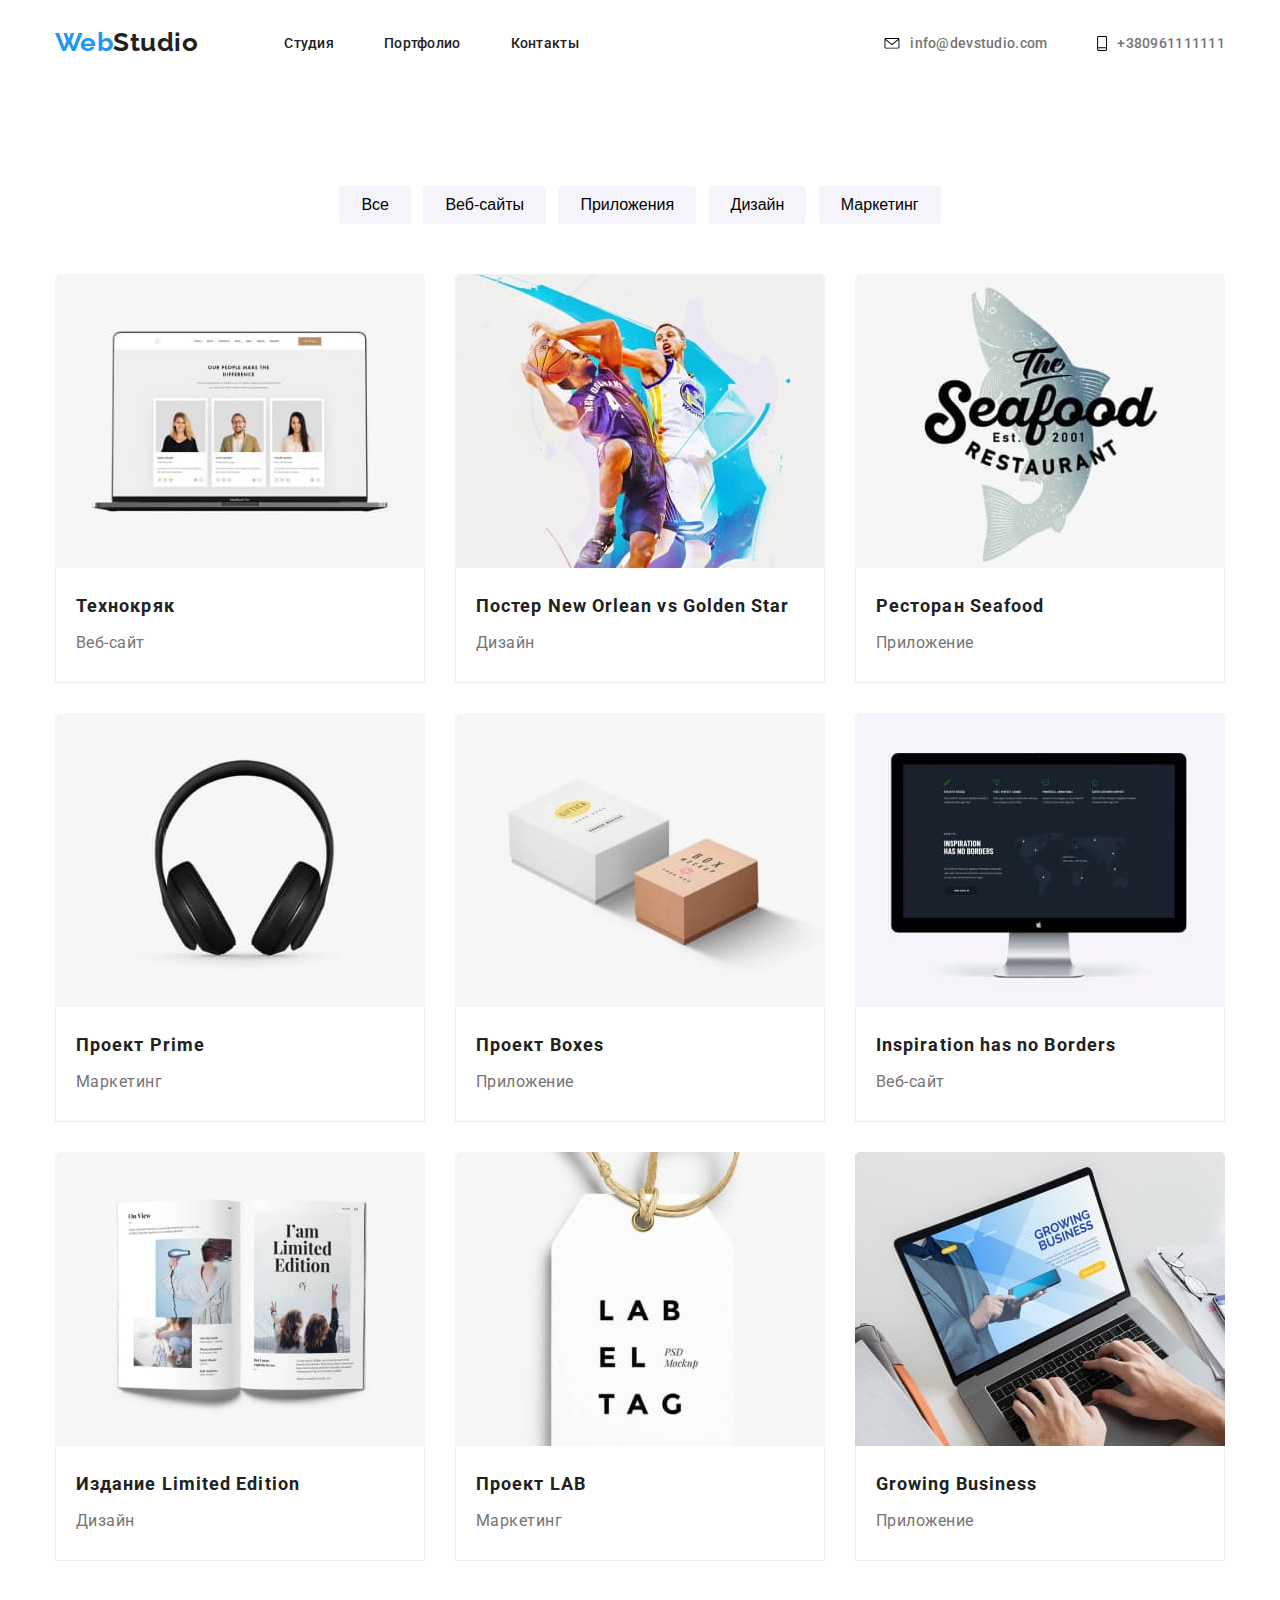
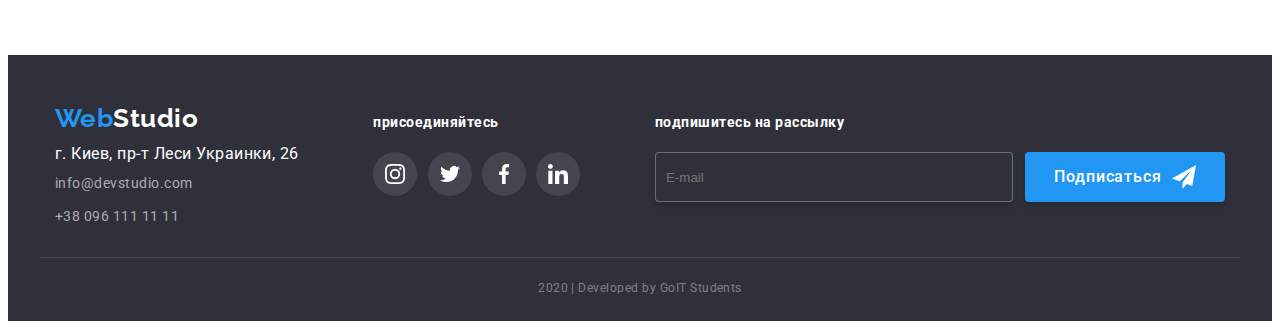
==== html/portfolio.html @ ea8f9073 "ДЗ 5" ====
<!DOCTYPE html>
<html lang="ru">

<head>
    <meta charset="UTF-8" />
    <meta name="viewport" content="width=device-width, initial-scale=1.0" />
    <title>Web Studio</title>
    <link href="https://fonts.googleapis.com/css?family=Raleway:700|Roboto:400,500,700&display=swap&subset=cyrillic" rel="stylesheet" />
    <link rel="stylesheet" href="../css/styles.css" />
</head>

<body class="body">
    <!-- Шапка сайта-->
    <header class="page-header">
        <div class="container-header">
            <a href="../index.html" class="logo">
                <span class="logo-title">Web</span>Studio</a>
            <nav class="first-nav">
                <ul class="site-nav">
                    <li class="item">
                        <a href="#" class="link">Студия</a>
                    </li>
                    <li class="item">
                        <a href="./html/portfolio.html" class="link">Портфолио</a>
                    </li>
                    <li class="item">
                        <a href="#" class="link">Контакты</a>
                    </li>
                </ul>
            </nav>
            <ul class="auth-nav list">
                <li class="item">
                    <a href="mailto:info@devstudio.com" class="connection">
                        <svg class="item-mail"><use href="../images/sprite.svg#icon_hero"></use></svg> info@devstudio.com
                    </a>
                </li>
                <li class="item">
                    <a href="tel:+380961111111" class="connection"><svg class="item-phone"><use href="../images/sprite.svg#smartphone_hero"></use></svg>
              +380961111111
            </a>
                </li>
            </ul>
        </div>
    </header>
    <main>
        <!-- Наши работы -->
        <section class="work_examples">
            <div class="container-button">
                <h1 class="visually-hidden">Наши работы</h1>
                <div class="button_portfolio">
                    <button type="button" class="primary">Все</button>
                    <button type="button" class="primary">Веб-сайты</button>
                    <button type="button" class="primary">Приложения</button>
                    <button type="button" class="primary">Дизайн</button>
                    <button type="button" class="primary">Маркетинг</button>
                </div>
            </div>
        </section>
        <section class="our_work">
            <div class="list_of_works">
                <ul class="portfolio_cards">
                    <li class="portfolio_item">
                        <a href="#" class="list-link">
                            <div class="portfolio_work">
                                <img src="../images/Tehnokrjack.jpg" alt="Технокряк" width="370" height="294" />
                                <p class="card-text">
                                    Технокряк это современная площадка распространения коронавируса. Компании используют эту платформу для цифрового шпионажа и атак на защищённые сервера конкурентов.
                                </p>
                            </div>
                            <div class="name_of_projects">
                                <h2 class="name_of_cards">Технокряк</h2>
                                <p class="item">Веб-сайт</p>
                            </div>
                        </a>
                    </li>
                    <li class="portfolio_item">
                        <a href=" # " class="list-link">
                            <div class="portfolio_work">
                                <img src="../images/poster.jpg " alt="Постер New Orlean vs Golden Star" width="370" height="294" />
                                <p class="card-text">
                                    Технокряк это современная площадка распространения коронавируса. Компании используют эту платформу для цифрового шпионажа и атак на защищённые сервера конкурентов.
                                </p>
                            </div>
                            <div class="name_of_projects">
                                <h2 class="name_of_cards">
                                    Постер New Orlean vs Golden Star
                                </h2>
                                <p class="item">Дизайн</p>
                            </div>
                        </a>
                    </li>
                    <li class="portfolio_item">
                        <a href="# " class="list-link">
                            <div class="portfolio_work">
                                <img src="../images/Seafood.jpg " alt="Ресторан Seafood " width="370" height="294" />
                                <p class="card-text">
                                    Технокряк это современная площадка распространения коронавируса. Компании используют эту платформу для цифрового шпионажа и атак на защищённые сервера конкурентов.
                                </p>
                            </div>
                            <div class="name_of_projects">
                                <h2 class="name_of_cards">Ресторан Seafood</h2>
                                <p class="item">Приложение</p>
                            </div>
                        </a>
                    </li>
                    <li class="portfolio_item">
                        <a href="# " class="list-link">
                            <div class="portfolio_work">
                                <img src="../images/Prime.jpg " alt="Проект Prime " width="370" height="294" />
                                <p class="card-text">
                                    Технокряк это современная площадка распространения коронавируса. Компании используют эту платформу для цифрового шпионажа и атак на защищённые сервера конкурентов.
                                </p>
                            </div>
                            <div class="name_of_projects">
                                <h2 class="name_of_cards">Проект Prime</h2>
                                <p class="item">Маркетинг</p>
                            </div>
                        </a>
                    </li>
                    <li class="portfolio_item">
                        <a href="# " class="list-link">
                            <div class="portfolio_work">
                                <img src="../images/Boxes.jpg " alt="Проект Boxes " width="370" height="294" />

                                <p class="card-text">
                                    Технокряк это современная площадка распространения коронавируса. Компании используют эту платформу для цифрового шпионажа и атак на защищённые сервера конкурентов.
                                </p>
                            </div>
                            <div class="name_of_projects">
                                <h2 class="name_of_cards">Проект Boxes</h2>
                                <p class="item">Приложение</p>
                            </div>
                        </a>
                    </li>
                    <li class="portfolio_item">
                        <a href="# " class="list-link">
                            <div class="portfolio_work">
                                <img src="../images/Inspiration_has_no_Borders.jpg " alt="Inspiration has no Border " width="370" height="294" />
                                <p class="card-text">
                                    Технокряк это современная площадка распространения коронавируса. Компании используют эту платформу для цифрового шпионажа и атак на защищённые сервера конкурентов.
                                </p>
                            </div>
                            <div class="name_of_projects">
                                <h2 class="name_of_cards">Inspiration has no Borders</h2>
                                <p class="item">Веб-сайт</p>
                            </div>
                        </a>
                    </li>
                    <li class="portfolio_item">
                        <a href="# " class="list-link">
                            <div class="portfolio_work">
                                <img src="../images/Limited_Edition.jpg " alt="Limited Edition " width="370" height="294" />
                                <p class="card-text">
                                    Технокряк это современная площадка распространения коронавируса. Компании используют эту платформу для цифрового шпионажа и атак на защищённые сервера конкурентов.
                                </p>
                            </div>
                            <div class="name_of_projects">
                                <h2 class="name_of_cards">Издание Limited Edition</h2>
                                <p class="item">Дизайн</p>
                            </div>
                        </a>
                    </li>
                    <li class="portfolio_item">
                        <a href="# " class="list-link">
                            <div class="portfolio_work">
                                <img src="../images/LAB.jpg " alt="LAB " width="370" height="294" />
                                <p class="card-text">
                                    Технокряк это современная площадка распространения коронавируса. Компании используют эту платформу для цифрового шпионажа и атак на защищённые сервера конкурентов.
                                </p>
                            </div>
                            <div class="name_of_projects">
                                <h2 class="name_of_cards">Проект LAB</h2>
                                <p class="item">Маркетинг</p>
                            </div>
                        </a>
                    </li>
                    <li class="portfolio_item">
                        <a href="# " class="list-link">
                            <div class="portfolio_work">
                                <img src="../images/Growing_Business.jpg " alt="Growing Business " width="370" height="294" />
                                <p class="card-text">
                                    Технокряк это современная площадка распространения коронавируса. Компании используют эту платформу для цифрового шпионажа и атак на защищённые сервера конкурентов.
                                </p>
                            </div>
                            <div class="name_of_projects">
                                <h2 class="name_of_cards">Growing Business</h2>
                                <p class="item">Приложение</p>
                            </div>
                        </a>
                    </li>
                </ul>
            </div>
        </section>
    </main>
    <footer class="footer ">
        <!-- Футер -->

        <div class="container-footer ">
            <div class="adress-info ">
                <a href="../index.html " class="logo-footer ">
                    <span class="logo-title ">Web</span>Studio</a>
                <address>
            <ul class="list-footer ">
              <li class="address ">г. Киев, пр-т Леси Украинки, 26</li>
              <li>
                <p class="auth_bottom ">
                  info@devstudio.com
                </p>
              </li>
              <li>
                <p class="auth_bottom ">
                  +38 096 111 11 11
                </p>
              </li>
            </ul>
          </address>
            </div>

            <div class="links-block ">
                <p class="color-footer ">присоединяйтесь</p>
                <ul class="social-list ">
                    <li class="social-footer ">
                        <a href="# " class="social_networks_footer" aria-label=" Ссылка на instagrem ">
                            <svg class="social_instagram" width="20" height="20"><use href="../images/sprite.svg#instagram"></use></svg></a>
                    </li>
                    <li class="social-footer ">
                        <a href="# " class="social_networks_footer" aria-label="Ссылка на twitter ">
                            <svg class="social_twitter" width="20" height="20"><use href="../images/sprite.svg#twitter"></use></svg></a>
                    </li>
                    <li class="social-footer ">
                        <a href="# " class="social_networks_footer" aria-label="Ссылка на facebook ">
                            <svg class="social_facebook" width="20" height="20">
                                        <use href="../images/sprite.svg#facebook"></use></svg></a>
                    </li>
                    <li class="social-footer ">
                        <a href="# " class="social_networks_footer" aria-label="Ссылка на linkedin ">
                            <svg class="social_linkedin" width="20" height="20">
                                    <use href="../images/sprite.svg#linkedin"></use>
                                    </svg></a>
                    </li>
                </ul>
            </div>
            <div class="exhortation-block ">
                <p class="color-footer ">подпишитесь на рассылку</p>
                <form class="subscribe">
                    <input type="email " class="input " placeholder="E-mail " />
                    <button class="button_sign ">Подписаться 
                        <svg class="send" width="24" height="24"><use href="../images/sprite.svg#twitter_icon_send_footer"></use>
                                    </svg></button>
                </form>
            </div>
        </div>
        <div class="info-copyright ">
            <p class="copyright ">2020 | Developed by GoIT Students</p>
        </div>
    </footer>
    <script>
        const {
            height: pageHeaderHeight
        } = document
            .querySelector(".page-header")
            .getBoundingClientRect();

        document.body.style.paddingTop = `${pageHeaderHeight}px`;
    </script>
</body>

</html>
---- css/styles.css ----
﻿:root {
    --title-text-color: #757575;
    --accent-color: #2196f3;
    --footer-bottom-collor: rgba(255, 255, 255, 0.4);
    --list-footer-color: rgba(255, 255, 255, 0.6);
    --color-footer-strip: rgba(255, 255, 255, 0.1);
    --white-color: #ffffff;
    --page-color: #212121;
    --color-picture: #f5f4fa;
    --color-specialization: rgba(47, 48, 58, 0.8);
    --color-logo: #afb1b8;
    --color-footer: #2f303a;
    --strip-color: #ececec;
    --color-border: #eeeeee;
}

.body {
    color: var(--page-color);
    background-color: var(--white-color);
    font-family: Roboto, sans-serif;
    letter-spacing: 0.03em;
    /* padding-top: 80px; */
}

html {
    box-sizing: border-box;
}

*,
*::before,
*::after {
    box-sizing: inherit;
}


/* цвет основного текста #2a2a2a */


/* вторичный цвет текста #757575 */


/* цвет фона вторичный #F5F4FA */


/* белый цвет #FFFFFF */


/* вспомагательный цвет rgba(255, 255, 255, 0.6) */


/* цвет низ футера rgba(255, 255, 255, 0.4) */


/* акцент #2196F3 */


/* основной цвет футера #2F303A */

h1,
h2,
h3,
ul {
    margin-top: 0;
    margin-bottom: 0;
}

ul {
    padding-inline-start: 0;
}

img {
    display: block;
    max-width: 100%;
    height: auto;
}

.container-header {
    display: flex;
    align-items: center;
    width: 1200px;
    padding-right: 15px;
    padding-left: 15px;
    margin: auto;
}

.section_focus {
    padding-top: 94px;
    padding-bottom: 94px;
}

.container_focus {
    width: 1200px;
    padding-right: 15px;
    padding-left: 15px;
    margin-left: auto;
    margin-right: auto;
}

.container {
    width: 1200px;
    padding-right: 15px;
    padding-left: 15px;
    margin-left: auto;
    margin-right: auto;
}

ul {
    list-style: none;
}

.page-header {
    position: fixed;
    background-color: var(--white-color);
    width: 100%;
    min-height: 80px;
    top: 0;
    left: 0;
    z-index: 1;
}


/* Постоянные клиенты */

.regular_customers {
    padding-top: 94px;
    padding-bottom: 94px;
}

.customers {
    width: 1200px;
    padding-right: 15px;
    padding-left: 15px;
    margin: auto;
}

.advantages-list {
    list-style: none;
}

.site-nav {
    display: flex;
    margin-left: 86px;
}

.site-nav .item:not(:last-child) {
    margin-right: 50px;
}

.site-nav .link.current::after {
    content: '';
    position: absolute;
    left: 0;
    bottom: 0;
    width: 100%;
    border-radius: 2px;
    height: 4px;
    background-color: var(--accent-color);
}

.site-nav .link {
    position: relative;
    transition: color 250ms cubic-bezier(0.4, 0, 0.2, 1);
}

.site-nav .link.current {
    color: var(--accent-color);
}

.auth-nav {
    display: flex;
    margin-left: auto;
}

.auth-nav .item+.item {
    margin-left: 50px;
}


/* логотип */

.logo-footer {
    color: var(--white-color);
    text-decoration: none;
    font-family: Raleway, sans-serif;
    font-weight: bold;
    font-size: 26px;
    line-height: 1.19;
}

.logo {
    color: var(--primary-text-color);
    text-decoration: none;
    font-family: Raleway, sans-serif;
    font-weight: bold;
    font-size: 26px;
    line-height: 1.19;
    transition-property: color;
    transition-duration: 250ms;
    transition-timing-function: cubic-bezier(0.4, 0, 0.2, 1);
}

.logo:focus,
.logo:hover {
    color: var(--accent-color);
}

.logo-title {
    color: var(--accent-color);
    transition-property: color;
    transition-duration: 250ms;
    transition-timing-function: cubic-bezier(0.4, 0, 0.2, 1);
}

.logo-title:focus,
.logo-title:hover {
    color: var(--title-text-color);
}


/* наши работы в портфолио*/

.list-link {
    text-decoration: none;
    color: var(--page-color);
}


/* в портфолио */

.nav-item {
    margin-right: 30px;
    padding-top: 4px;
    width: calc((100% - 90px) / 4);
    color: var(--title-text-color);
    font-family: Roboto;
    font-size: 16px;
    line-height: 1.88;
}

.nav-item:last-child {
    margin-right: 0;
}


/* .nav-item::before {
    content: "";
    height: 120px;
    display: block;
    background: var(--color-picture);
    border-radius: 4px;
    background-size: contain;
    background-repeat: no-repeat;
    background-position: center;
    margin-bottom: 30px;
    background-size: 25%;
} */


/* .nav-item:nth-child(1)::before {
    background-image: url(../Images/antenna_1.svg);
}

.nav-item:nth-child(2)::before {
    background-image: url(../Images/clock_1.svg);
}

.nav-item:nth-child(3)::before {
    background-image: url(../Images/diagram_1.svg);
}

.nav-item:nth-child(4)::before {
    background-image: url(../Images/astronaut_1.svg);
} */

.item {
    margin: 0;
    padding-top: 4px;
    color: var(--title-text-color);
    font-family: Roboto;
    font-size: 16px;
    line-height: 1.88;
}


/* .item::before {
    content: "";
    height: 40px;
    width: 40px;
    background: var(--color-picture);
    border-radius: 4px;
    background-size: contain;
    background-repeat: no-repeat;
    background-position: center;
    margin-bottom: 30px;
    background-size: 25%;
} */

.item-mail {
    align-items: baseline;
    height: 11.2px;
    width: 16px;
    margin-right: 10px;
    margin-top: 2px;
    transition-property: fill;
    transition-duration: 500ms;
    transition-timing-function: cubic-bezier(0.4, 0, 0.2, 1);
}


/* .item-mail:hover,
.item-mail:focus {
    fill: var(--accent-color);
}

.item-phone:hover,
.item-phone:focus {
    fill: var(--accent-color);
} */

.item-phone {
    align-items: baseline;
    height: 14.94px;
    width: 10px;
    margin-right: 10px;
    transition-property: fill;
    transition-duration: 500ms;
    transition-timing-function: cubic-bezier(0.4, 0, 0.2, 1);
}

.card-text {
    position: absolute;
    opacity: 0;
    top: 0;
    background: rgba(33, 150, 243, 0.9);
    color: var(--white-color);
    font-size: 18px;
    line-height: 1.56;
    padding: 63px 24px;
}

.card-text:hover,
.card-text:focus {
    opacity: 1;
    /* transition: 250ms opacity linear; */
}


/* герой */

.container-hero {
    width: 1200px;
    padding-right: 15px;
    padding-left: 15px;
    margin: auto;
    text-align: center;
}

.title-hero {
    color: var(--white-color);
    font-weight: 900;
    font-size: 44px;
    line-height: 1.36;
    letter-spacing: 0.06em;
    text-transform: uppercase;
    width: 646px;
    margin-right: auto;
    margin-left: auto;
    margin-bottom: 46px;
}

.hero {
    max-width: 100%;
    /* height: 600px; */
    margin-left: auto;
    margin-right: auto;
    background-size: cover;
    background-repeat: no-repeat;
    background-position: center;
    padding-top: 200px;
    padding-bottom: 200px;
    background-color: rgba(47, 48, 58, 0.8);
    background-image: linear-gradient( to right, rgba(47, 48, 58, 0.8), rgba(47, 48, 58, 0.8)), url(../images/Header_img.jpg);
    color: white;
}

.button-hero {
    color: var(--white-color);
    border-radius: 4px;
    background: var(--accent-color);
    box-shadow: 0px 4px 4px rgba(0, 0, 0, 0.15);
    font-family: inherit;
    font-weight: 500;
    font-size: 16px;
    line-height: 1.6;
    letter-spacing: 0.06em;
    border: 1px solid transparent;
    width: 200px;
    height: 50px;
    transition-property: background, color, border;
    transition-duration: 250ms;
    transition-timing-function: cubic-bezier(0.4, 0, 0.2, 1);
}

.button-hero:focus,
.button-hero:hover {
    color: var(--accent-color);
    background-color: var(--white-color);
    border: 1px solid var(--accent-color);
}


/* site nav */

.site-nav .link {
    display: block;
    padding-top: 32px;
    padding-bottom: 32px;
}

.site-nav .link {
    color: var(--page-color);
    text-decoration: none;
    font-weight: 500;
    font-size: 14px;
    line-height: 1.14;
    letter-spacing: 0.02em;
}

.site-nav .link:hover,
.site-nav .link:focus {
    color: var(--accent-color);
}

.connection {
    margin: 0;
}

.connection {
    color: var(--title-text-color);
    font-weight: 500;
    font-size: 14px;
    line-height: 1.14;
    letter-spacing: 0.02em;
    /* display: inline-block;
    align-items: center; */
    text-decoration: none;
    display: inline-flex;
    padding-top: 32px;
    padding-bottom: 32px;
    transition-property: color;
    transition-duration: 250ms;
    transition-timing-function: cubic-bezier(0.4, 0, 0.2, 1);
}

.connection:hover .item-mail,
.connection:focus .item-mail {
    color: var(--accent-color);
    fill: var(--accent-color);
}

.connection:hover .item-phone,
.connection:focus .item-phone {
    color: var(--accent-color);
    fill: var(--accent-color);
}

.connection:hover,
.connection:focus {
    color: var(--accent-color);
}


/*  Позиционирование */

.specialization {
    display: flex;
}

.specialization li {
    margin-right: 30px;
}

.specialization li:last-child {
    margin-right: 0;
}


/*  Стили заголовков */

.section-title {
    font-weight: bold;
    font-size: 36px;
    line-height: 1.17;
    margin-bottom: 50px;
    text-align: center;
}

.our-team {
    font-weight: bold;
    font-size: 36px;
    line-height: 1.17;
    text-align: center;
    margin-bottom: 50px;
}


/* Преимущества. Стили заголовков*/

.section_benefits {
    padding-top: 94px;
    padding-bottom: 94px;
}

.list {
    /* display: flex; */
    justify-content: space-between;
    align-items: center;
}

.list-our-team {
    display: flex;
    justify-content: space-between;
    align-items: center;
    /* justify-content: space-between;
    align-items: center; */
    margin-left: 32px;
    margin-right: 32px;
}

.social_networks {
    display: flex;
    justify-content: center;
    align-items: center;
    fill: #afb1b8;
    height: 44px;
    width: 44px;
    border-radius: 50%;
    transition-property: background-color, fill;
    transition-duration: 250ms;
    transition-timing-function: cubic-bezier(0.4, 0, 0.2, 1);
}


/* .social_instagram {
    --color3: #AFB1B8
}

.social_twitter {
    --color3: #AFB1B8
}

.social_facebook {
    --color3: #AFB1B8
}

.social_linkedin {
    --color3: #AFB1B8
}

.social {
    margin-right: 10px;
}

.social_instagram:hover {
    --color3: #FFFFFF
}

.social_twitter:hover {
    --color3: #FFFFFF
}

.social_facebook:hover {
    --color3: #FFFFFF
}

.social_linkedin:hover {
    --color3: #FFFFFF
} */


/* .social {
    margin-right: 10px;
} */

.social:hover .social_networks {
    background-color: var(--accent-color);
    fill: #ffffff;
    /* border-radius: 50%; */
}


/* .social:nth-child(1) {
    background-image: url(../Images/instagram.svg);
}

.social:nth-child(2) {
    background-image: url(../Images/twitter.svg);
}

.social:nth-child(3) {
    background-image: url(../Images/facebook.svg);
}

.social:nth-child(4) {
    background-image: url(../Images/linkedin.svg);
} */

.list-our-team :last-child {
    margin-right: 0;
}

.social>a {
    margin: 0;
}

.social-list {
    display: flex;
    justify-content: space-between;
    align-items: center;
}


/* 
.social-footer {
    display: inline-block;
    height: 44px;
    width: calc((100% - 30px) / 4);
    border-radius: 50%;
    background: rgba(255, 255, 255, 0.1);
    background-size: 20px;
    background-repeat: no-repeat;
    background-position: center;
    margin-right: 10px;
}

.social-footer:nth-child(1) {
    background-image: url(../Images/instagram_social_footer.svg);
}

.social-footer:nth-child(2) {
    background-image: url(../Images/twitter_social_footer.svg);
}

.social-footer:nth-child(3) {
    background-image: url(../Images/facebook_social_footer.svg);
}

.social-footer:nth-child(4) {
    background-image: url(../Images/linkedin_social_footer.svg);
}

.social-footer:hover,
.social-footer:focus {
    background-color: var(--accent-color);
    pointer-events: painted;
} */

.social_networks_footer {
    display: flex;
    justify-content: center;
    align-items: center;
    fill: var(--white-color);
    height: 44px;
    width: 44px;
    border-radius: 50%;
    transition-property: background-color;
    transition-duration: 1000ms;
    transition-timing-function: cubic-bezier(0.4, 0, 0.2, 1);
}

.social-footer {
    border-radius: 50%;
    background-color: rgba(255, 255, 255, 0.1);
}

.social_networks_footer:hover,
.social_networks_footer:focus {
    background-color: var(--accent-color);
    transition-property: background-color;
    transition-duration: 1000;
    transition-timing-function: cubic-bezier(0.4, 0, 0.2, 1);
}

.social-footer:hover,
.social-footer:focus {
    background-color: var(--accent-color);
    border-radius: 50%;
}

.title {
    color: var(--page-color);
    font-family: Roboto;
    font-weight: bold;
    font-size: 14px;
    line-height: 1.14;
    text-transform: uppercase;
    margin-bottom: 10px;
}

.advantages-list {
    display: flex;
}

.picture {
    display: flex;
    justify-content: center;
    border-radius: 4px;
    background: var(--color-picture);
    border: 1px solid transparent;
    height: 120px;
    align-items: center;
    text-align: center;
    margin-bottom: 30px;
}


/* 
.picture:hover,
.picture:focus {
    background-color: var(--accent-color);
} */

.picture_antenna {
    height: 70px;
    width: 70px;
}

.picture_clock {
    height: 70px;
    width: 66.96px;
}

.picture_diagram {
    height: 53.69px;
    width: 70px;
}

.picture_astronaut {
    height: 70px;
    width: 70px;
}

.item .title {
    margin-bottom: 10px;
}

.description {
    color: var(--title-text-color);
    margin-top: 0;
    margin-bottom: 0;
    /* width: 278px; */
    height: 75px;
    font-family: Roboto;
    font-size: 14px;
    line-height: 1.71;
}

.advantages-list .item+.item {
    margin-left: 29px;
}


/* Чем мы занимаемся */

.our_focus {
    width: calc((100% - 60px) / 3);
    position: relative;
}

.white-color-title {
    color: var(--white-color);
    background-color: var(--color-specialization);
    font-size: 14px;
    line-height: 1.14;
    text-transform: uppercase;
    /* margin-left: 0px;
    margin-bottom: 0px; */
    padding: 27px;
    text-align: center;
    /* border-radius: 0px 0px 4px 4px; */
}

.photo-title {
    position: absolute;
    bottom: 0;
    left: 0;
    width: 100%;
}


/* Наша команда */

.section-our-team {
    background-color: var(--color-picture);
    padding-top: 94px;
    padding-bottom: 94px;
}

.employees {
    display: flex;
    justify-content: center;
    flex-wrap: wrap;
}

.participants {
    text-align: center;
    width: calc((100% - 90px) / 4);
    margin-right: 28px;
    padding-bottom: 24px;
    box-shadow: 0px 2px 1px rgba(0, 0, 0, 0.2), 0px 1px 1px rgba(0, 0, 0, 0.14), 0px 1px 3px rgba(0, 0, 0, 0.12);
    /* border-radius: 4px; */
}

.participants:last-child {
    margin-right: 0;
}


/* постоянные клиенты */


/* .logo:hover {
    --color3: #2196F3
} */

.customers-logo {
    border-radius: 4px;
    border: 1px solid var(--color-logo);
    align-items: center;
    text-align: center;
    height: 90px;
    border-radius: 4px;
    max-width: 100%;
    margin-right: 30px;
    transition-property: border;
    transition-duration: 250ms;
    transition-timing-function: cubic-bezier(0.4, 0, 0.2, 1);
}

.customers-logo:hover,
.customers-logo:focus {
    border: 1px solid var(--accent-color);
}

.customers-list {
    display: flex;
    justify-content: center;
    list-style: none;
    align-items: center;
    list-style: none;
    fill: #afb1b8;
    width: 100%;
    height: 100%;
    transition-property: fill;
    transition-duration: 250ms;
    transition-timing-function: cubic-bezier(0.4, 0, 0.2, 1);
}

.customers-list:hover,
.customers-list:focus {
    fill: var(--accent-color);
}

.customers-list li {
    display: flex;
    justify-content: center;
    text-align: center;
    width: 170px;
}


/* .customers-list li:hover,
.customers-list li:focus {
    border: 2px solid var(--accent-color);
} */


/* .customers-list:hover .customers-list {
    --color3: #2196F3
} */

.customers-list li:last-child {
    margin-right: 0;
}


/* .customer-list>a {
    display: flex;
    justify-content: center;
    align-items: center;
    list-style: none;
    width: 100%;
    height: 100%;
} */

.section-with-title {
    color: var(--page-color);
    font-family: Roboto;
    font-weight: 500;
    font-size: 16px;
    line-height: 1.19;
    margin-top: 30px;
    margin-bottom: 10px;
}

.section-with-title p {
    margin-top: 0;
}

.list-item {
    color: var(--title-text-color);
    font-family: Roboto;
    font-size: 16px;
    line-height: 1.9;
    display: inline-block;
    padding: 0;
    margin-top: 0;
    margin-bottom: 16px;
}


/* Стиль текста  - Наши работы в портфолио */

.name_of_cards {
    color: var(--page-color);
    font-family: Roboto;
    font-weight: bold;
    font-size: 18px;
    line-height: 2;
    letter-spacing: 0.06em;
}


/* футер */

.color-footer {
    color: var(--white-color);
    font-family: Roboto;
    font-weight: bold;
    font-size: 14px;
    line-height: 1.14;
    margin: 0;
    padding-bottom: 21px;
}

.links-block {
    width: 207px;
}

.input {
    width: 358px;
    height: 50px;
    color: white;
    padding-left: 10px;
    background-color: var(--color-footer);
    box-sizing: border-box;
    border: 1px solid rgba(255, 255, 255, 0.3);
    box-sizing: border-box;
    box-shadow: 0px 4px 4px rgba(0, 0, 0, 0.15);
    border-radius: 4px;
}

.button_sign {
    display: flex;
    justify-content: center;
    align-items: center;
    color: var(--white-color);
    border-radius: 4px;
    background: var(--accent-color);
    box-shadow: 0px 4px 4px rgba(0, 0, 0, 0.15);
    font-family: inherit;
    font-weight: 500;
    font-size: 16px;
    line-height: 1.6;
    letter-spacing: 0.06em;
    border: 1px solid transparent;
    width: 200px;
    height: 50px;
    margin-left: 12px;
}

.send {
    margin-left: 10px;
}


/* .button_sign::after {
    content: '';
    display: block;
    width: ;
    height: ;
    background: #27bfdc;
    position: absolute;
} */


/* .connection>.icon {
    height: 24px;
    width: 24px;
    margin-left: 10px;
    background-color: var(--title-text-color);
    align-items: center;
    background-image: url(./Images/twitter_icon_send_footer.svg);
    background-size: contain;
} */

.social-footer {
    margin-right: 0;
}

.subscribe {
    display: flex;
}

.container-footer {
    border-bottom: 1px solid var(--color-footer-strip);
    display: flex;
    justify-content: space-between;
    align-items: baseline;
    padding-top: 48px;
    padding-bottom: 28px;
    width: 1200px;
    padding-right: 15px;
    padding-left: 15px;
    margin-left: auto;
    margin-right: auto;
}

.exhortation-block {
    width: 570px;
    height: 87px;
}

.info-copyright {
    text-align: center;
    padding-top: 18px;
    padding-bottom: 21px;
}

.footer {
    background-color: var(--color-footer);
    min-height: 253px;
}

.list-footer {
    list-style: none;
    font-style: normal;
    color: var(--list-footer-color);
}

.address {
    padding-top: 10px;
    list-style: none;
    font-style: normal;
    color: var(--white-color);
}

.copyright {
    font-family: Roboto;
    font-size: 12px;
    line-height: 2;
    color: var(--footer-bottom-collor);
    display: inline-block;
    padding: 0;
    margin: 0;
}

.auth_bottom {
    font-family: Roboto;
    font-size: 14px;
    line-height: 1.71;
    color: rgba(255, 255, 255, 0.6);
    display: inline-block;
    padding: 0;
    margin: 0;
    padding-top: 9px;
}

.auth_bottom:hover,
.auth_bottom:focus {
    color: var(--accent-color);
}

.white-color {
    display: inline-block;
    padding: 0;
    margin: 0;
}


/* Наши работы */

.our_work {
    padding-bottom: 94px;
}

.list_of_works {
    width: 1200px;
    padding-right: 15px;
    padding-left: 15px;
    margin: auto;
    text-align: center;
}

.work_examples {
    padding-top: 94px;
    padding-bottom: 50px;
}

.visually-hidden {
    position: absolute;
    width: 1px;
    height: 1px;
    margin: -1px;
    border: 0;
    padding: 0;
    clip: rect(0 0 0 0);
    overflow: hidden;
}

.button_portfolio .primary:last-child {
    margin-right: 0;
}

.button_portfolio .primary {
    text-align: center;
    padding: 6px 22px;
    font-weight: 500;
    font-size: 16px;
    line-height: 1.62;
    border-radius: 4px;
    margin-right: 8px;
    background-color: var(--color-picture);
    border: none;
}

.button_portfolio .primary:hover,
.button_portfolio .primary:focus {
    background-color: var(--accent-color);
    color: var(--white-color);
    font-family: inherit;
    box-shadow: 0px 2px 2px rgba(0, 0, 0, 0.12), 0px 1px 2px rgba(0, 0, 0, 0.08), 0px 3px 1px rgba(0, 0, 0, 0.1);
}

.portfolio_item {
    width: calc((100% - 60px) / 3);
    margin-right: 30px;
    margin-bottom: 30px;
}

.portfolio_item:hover {
    border: 1px solid #eeeeee;
    box-shadow: 1px 4px 6px rgba(0, 0, 0, 0.16), 0px 4px 4px rgba(0, 0, 0, 0.06), 0px 1px 1px rgba(0, 0, 0, 0.12);
    /* border-radius: 5px; */
}

.portfolio_item:nth-last-child(-n + 3) {
    margin-bottom: 0;
}

.portfolio_item:nth-child(3n) {
    margin-right: 0;
}

.portfolio_cards {
    display: flex;
    flex-wrap: wrap;
}

.portfolio_cards .li {
    width: calc((100% - 30px * 2) / 3);
}

.name_of_cards {
    padding-top: 20px;
}

.name_of_projects {
    border: 1px solid var(--color-border);
    border-top: 0px;
    /* border-bottom-left-radius: 5px;
    border-bottom-right-radius: 5px; */
    padding-left: 20px;
    padding-right: 20px;
    padding-bottom: 24px;
    text-align: left;
}

.portfolio_work>p {
    margin: 0;
}

.portfolio_work {
    position: relative;
}


/* Кнопки */

.container-button {
    width: 1200px;
    padding-right: 15px;
    padding-left: 15px;
    margin: auto;
    display: flex;
    justify-content: center;
}

.button {
    /* color: var(--white-color); */
    font-family: inherit;
    font-weight: 500;
    font-size: 16px;
    line-height: 1.6;
    min-width: 73px;
}

.button .primary {
    text-align: center;
    padding: 6px 22px;
    font-weight: 500;
    font-size: 16px;
    line-height: 1.62;
    /* border-radius: 4px; */
}

.button .primary:hover,
.button .primary:focus {
    background-color: var(--accent-color);
    color: var(--white-color);
    font-family: inherit;
}


/* .button .secondary {
    color: var(--accent-color);
    background-color: var(--white-color);
    font-family: inherit;
} */
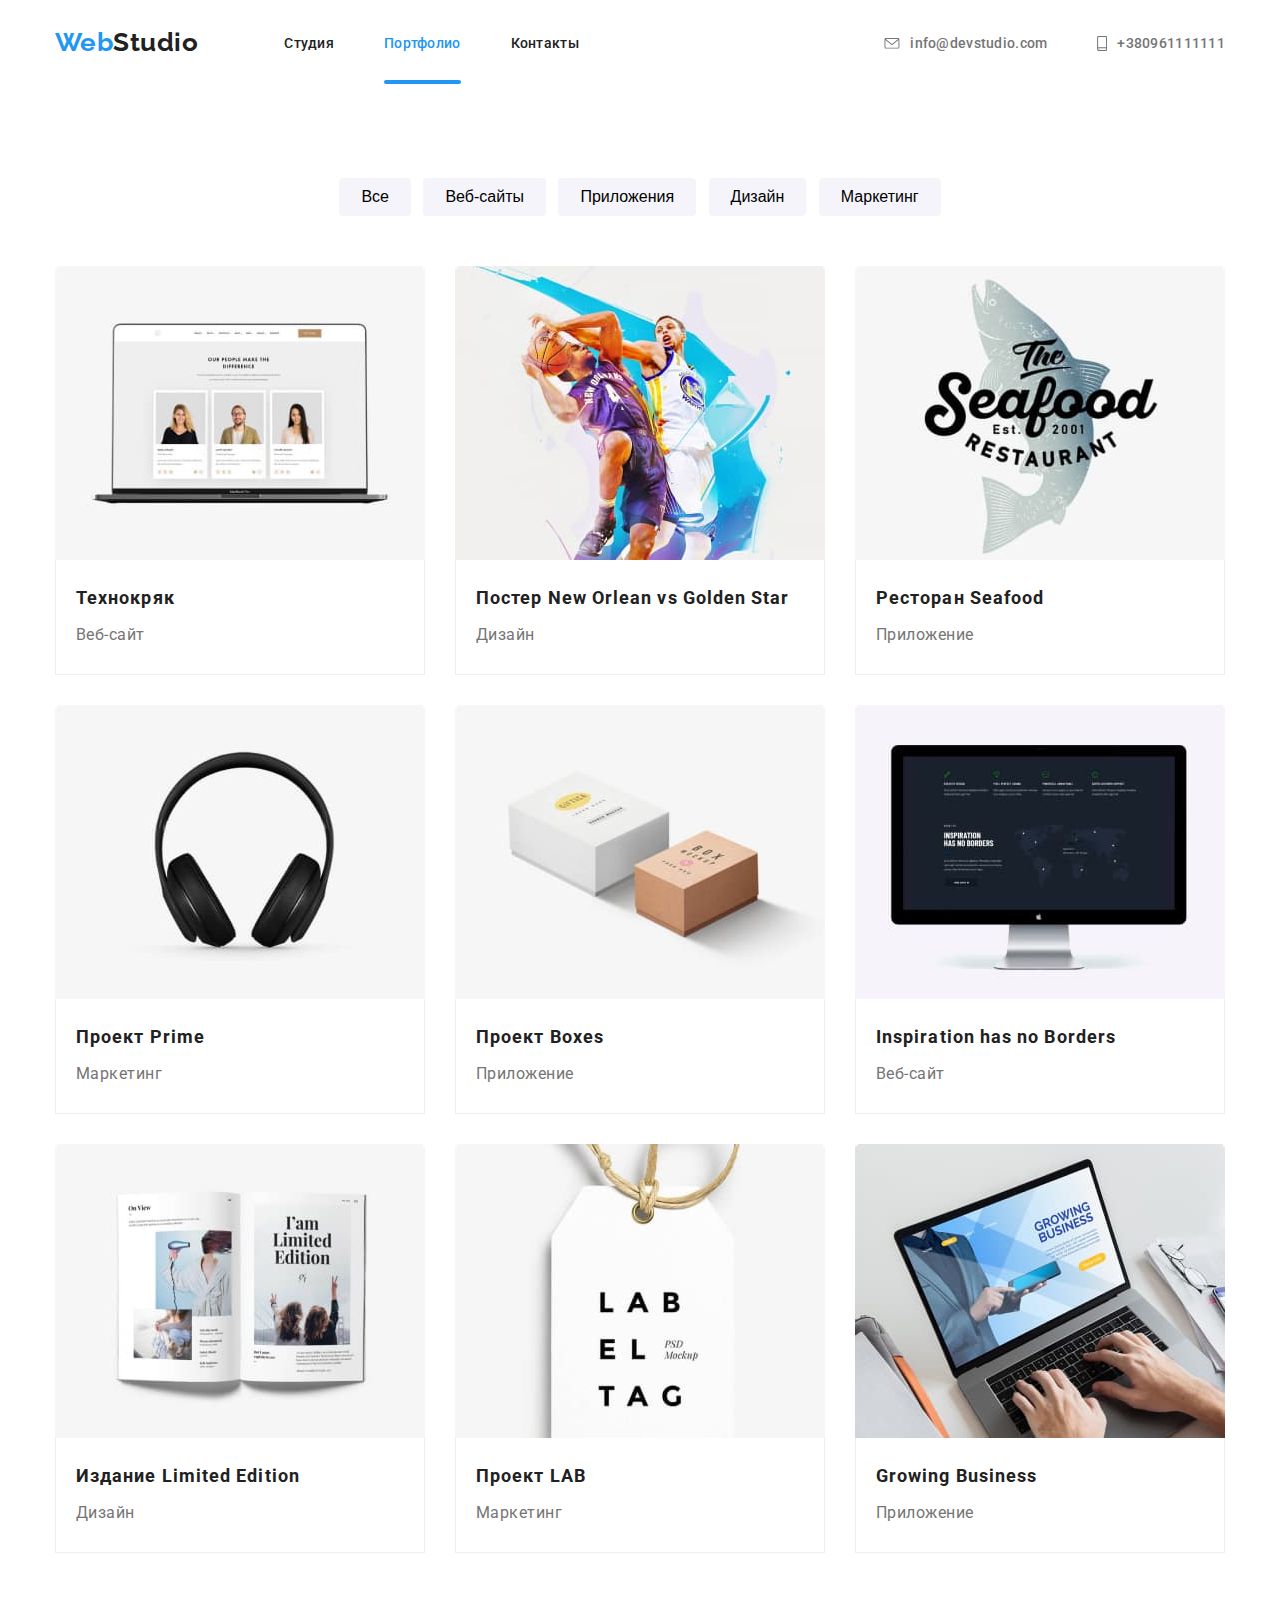
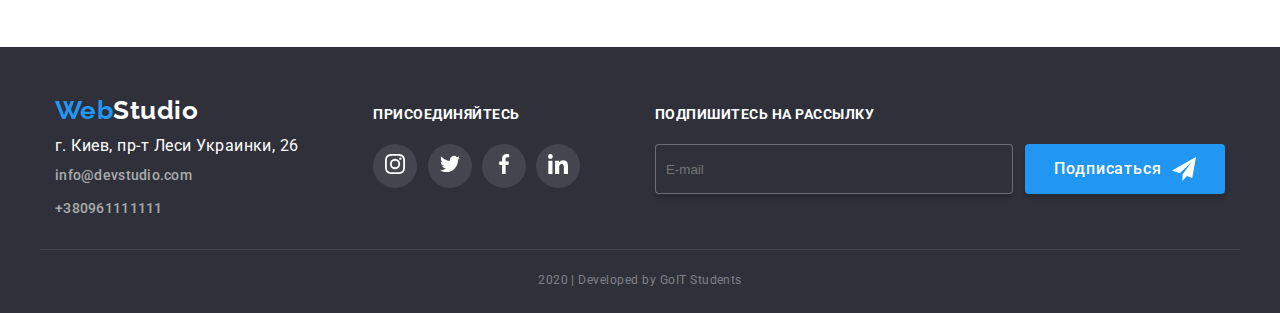
==== commit 6105acdb: "ДЗ 5 исправленное" ====
--- a/html/portfolio.html
+++ b/html/portfolio.html
@@ -7,6 +7,7 @@
     <title>Web Studio</title>
     <link href="https://fonts.googleapis.com/css?family=Raleway:700|Roboto:400,500,700&display=swap&subset=cyrillic" rel="stylesheet" />
     <link rel="stylesheet" href="../css/styles.css" />
+
 </head>
 
 <body class="body">
@@ -18,10 +19,10 @@
             <nav class="first-nav">
                 <ul class="site-nav">
                     <li class="item">
-                        <a href="#" class="link">Студия</a>
+                        <a href="../index.html" class="link">Студия</a>
                     </li>
                     <li class="item">
-                        <a href="./html/portfolio.html" class="link">Портфолио</a>
+                        <a href="portfolio.html" class="link current">Портфолио</a>
                     </li>
                     <li class="item">
                         <a href="#" class="link">Контакты</a>
@@ -197,20 +198,20 @@
 
         <div class="container-footer ">
             <div class="adress-info ">
-                <a href="../index.html " class="logo-footer ">
+                <a href="./index.html " class="logo-footer ">
                     <span class="logo-title ">Web</span>Studio</a>
                 <address>
             <ul class="list-footer ">
               <li class="address ">г. Киев, пр-т Леси Украинки, 26</li>
               <li>
-                <p class="auth_bottom ">
-                  info@devstudio.com
-                </p>
+                <a href="mailto:info@devstudio.com" class="connection auth_bottom">
+                         info@devstudio.com
+                    </a>
               </li>
               <li>
-                <p class="auth_bottom ">
-                  +38 096 111 11 11
-                </p>
+               <a href="tel:+380961111111" class="connection auth_bottom">
+              +380961111111
+            </a>
               </li>
             </ul>
           </address>
@@ -220,20 +221,20 @@
                 <p class="color-footer ">присоединяйтесь</p>
                 <ul class="social-list ">
                     <li class="social-footer ">
-                        <a href="# " class="social_networks_footer" aria-label=" Ссылка на instagrem ">
-                            <svg class="social_instagram" width="20" height="20"><use href="../images/sprite.svg#instagram"></use></svg></a>
+                        <a href="# " class="social_networks_footer " aria-label=" Ссылка на instagrem ">
+                            <svg class="social_instagram active" width="20" height="20"><use href="../images/sprite.svg#instagram"></use></svg></a>
                     </li>
                     <li class="social-footer ">
                         <a href="# " class="social_networks_footer" aria-label="Ссылка на twitter ">
-                            <svg class="social_twitter" width="20" height="20"><use href="../images/sprite.svg#twitter"></use></svg></a>
+                            <svg class="social_twitter active" width="20" height="20"><use href="../images/sprite.svg#twitter"></use></svg></a>
                     </li>
                     <li class="social-footer ">
                         <a href="# " class="social_networks_footer" aria-label="Ссылка на facebook ">
-                            <svg class="social_facebook" width="20" height="20">
+                            <svg class="social_facebook active" width="20" height="20">
                                         <use href="../images/sprite.svg#facebook"></use></svg></a>
                     </li>
                     <li class="social-footer ">
-                        <a href="# " class="social_networks_footer" aria-label="Ссылка на linkedin ">
+                        <a href="# " class="social_networks_footer active" aria-label="Ссылка на linkedin ">
                             <svg class="social_linkedin" width="20" height="20">
                                     <use href="../images/sprite.svg#linkedin"></use>
                                     </svg></a>
@@ -243,8 +244,8 @@
             <div class="exhortation-block ">
                 <p class="color-footer ">подпишитесь на рассылку</p>
                 <form class="subscribe">
-                    <input type="email " class="input " placeholder="E-mail " />
-                    <button class="button_sign ">Подписаться 
+                    <input type="email" class="input" placeholder="E-mail" />
+                    <button class="button_sign">Подписаться 
                         <svg class="send" width="24" height="24"><use href="../images/sprite.svg#twitter_icon_send_footer"></use>
                                     </svg></button>
                 </form>
--- a/css/styles.css
+++ b/css/styles.css
@@ -19,6 +19,7 @@
     background-color: var(--white-color);
     font-family: Roboto, sans-serif;
     letter-spacing: 0.03em;
+    margin: 0;
     /* padding-top: 80px; */
 }
 
@@ -135,35 +136,6 @@
 
 .advantages-list {
     list-style: none;
-}
-
-.site-nav {
-    display: flex;
-    margin-left: 86px;
-}
-
-.site-nav .item:not(:last-child) {
-    margin-right: 50px;
-}
-
-.site-nav .link.current::after {
-    content: '';
-    position: absolute;
-    left: 0;
-    bottom: 0;
-    width: 100%;
-    border-radius: 2px;
-    height: 4px;
-    background-color: var(--accent-color);
-}
-
-.site-nav .link {
-    position: relative;
-    transition: color 250ms cubic-bezier(0.4, 0, 0.2, 1);
-}
-
-.site-nav .link.current {
-    color: var(--accent-color);
 }
 
 .auth-nav {
@@ -329,19 +301,23 @@
 
 .card-text {
     position: absolute;
-    opacity: 0;
+    width: 100%;
+    height: 100%;
     top: 0;
+    left: 0;
     background: rgba(33, 150, 243, 0.9);
     color: var(--white-color);
+    opacity: 0;
+    padding: 63px 24px;
     font-size: 18px;
-    line-height: 1.56;
-    padding: 63px 24px;
-}
-
-.card-text:hover,
-.card-text:focus {
+    line-height: 1.55;
+    transform: translateY(100%);
+    transition: transform 250ms cubic-bezier(0.4, 0, 0.2, 1);
+}
+
+.portfolio_item:hover .card-text {
+    transform: translateY(0);
     opacity: 1;
-    /* transition: 250ms opacity linear; */
 }
 
 
@@ -399,6 +375,46 @@
     transition-property: background, color, border;
     transition-duration: 250ms;
     transition-timing-function: cubic-bezier(0.4, 0, 0.2, 1);
+    animation: button-hero 0.9s both;
+}
+
+@keyframes button-hero {
+    0% {
+        transform: translateY(-45px);
+        animation-timing-function: ease-in;
+        opacity: 1;
+    }
+    24% {
+        opacity: 1;
+    }
+    40% {
+        transform: translateY(-24px);
+        animation-timing-function: ease-in;
+    }
+    65% {
+        transform: translateY(-12px);
+        animation-timing-function: ease-in;
+    }
+    82% {
+        transform: translateY(-6px);
+        animation-timing-function: ease-in;
+    }
+    93% {
+        transform: translateY(-4px);
+        animation-timing-function: ease-in;
+    }
+    25%,
+    55%,
+    75%,
+    87% {
+        transform: translateY(0px);
+        animation-timing-function: ease-out;
+    }
+    100% {
+        transform: translateY(0px);
+        animation-timing-function: ease-out;
+        opacity: 1;
+    }
 }
 
 .button-hero:focus,
@@ -410,6 +426,43 @@
 
 
 /* site nav */
+
+.site-nav {
+    display: flex;
+    margin-left: 86px;
+}
+
+.site-nav .item:not(:last-child) {
+    margin-right: 50px;
+}
+
+.link.current::after {
+    content: '';
+    display: block;
+    position: absolute;
+    left: 0;
+    bottom: 0;
+    width: 100%;
+    border-radius: 2px;
+    height: 4px;
+    background-color: var(--accent-color);
+    transform: scaleX(1);
+    transition: transform 250ms cubic-bezier(0.4, 0, 0.2, 1);
+}
+
+.link {
+    position: relative;
+    transition: color 250ms cubic-bezier(0.4, 0, 0.2, 1);
+}
+
+.current:hover::after {
+    transform: scaleX(0);
+}
+
+.site-nav .link.current {
+    color: var(--accent-color);
+    /* position: relative; */
+}
 
 .site-nav .link {
     display: block;
@@ -437,6 +490,7 @@
 
 .connection {
     color: var(--title-text-color);
+    fill: var(--title-text-color);
     font-weight: 500;
     font-size: 14px;
     line-height: 1.14;
@@ -519,12 +573,7 @@
 
 .list-our-team {
     display: flex;
-    justify-content: space-between;
-    align-items: center;
-    /* justify-content: space-between;
-    align-items: center; */
-    margin-left: 32px;
-    margin-right: 32px;
+    justify-content: space-evenly;
 }
 
 .social_networks {
@@ -540,6 +589,22 @@
     transition-timing-function: cubic-bezier(0.4, 0, 0.2, 1);
 }
 
+.social_networks:hover {
+    animation: social_networks 0.5s ease-in-out infinite both;
+}
+
+@keyframes social_networks {
+    0% {
+        transform: scale(1);
+    }
+    50% {
+        transform: scale(1.1);
+    }
+    100% {
+        transform: scale(1);
+    }
+}
+
 
 /* .social_instagram {
     --color3: #AFB1B8
@@ -605,7 +670,7 @@
     background-image: url(../Images/linkedin.svg);
 } */
 
-.list-our-team :last-child {
+.list-our-team:last-child {
     margin-right: 0;
 }
 
@@ -656,29 +721,53 @@
 } */
 
 .social_networks_footer {
+    fill: var(--white-color);
+}
+
+.active {
+    transition-property: fill;
+    transition-duration: 1000ms;
+    transition-timing-function: cubic-bezier(0.4, 0, 0.2, 1);
+}
+
+.social-footer {
+    background-color: rgba(255, 255, 255, 0.1);
     display: flex;
     justify-content: center;
     align-items: center;
-    fill: var(--white-color);
     height: 44px;
     width: 44px;
     border-radius: 50%;
     transition-property: background-color;
-    transition-duration: 1000ms;
+    transition-duration: 250ms;
     transition-timing-function: cubic-bezier(0.4, 0, 0.2, 1);
 }
 
-.social-footer {
-    border-radius: 50%;
-    background-color: rgba(255, 255, 255, 0.1);
+.social-footer:hover {
+    animation: social-footer 0.5s ease-in-out infinite both;
+}
+
+@keyframes social-footer {
+    0% {
+        transform: scale(1);
+    }
+    50% {
+        transform: scale(1.1);
+    }
+    100% {
+        transform: scale(1);
+    }
 }
 
 .social_networks_footer:hover,
 .social_networks_footer:focus {
+    background-color: rgba(255, 255, 255, 0.1);
+    fill: var(--white-color);
+    border-radius: 50%;
+    transition-property: background-color;
+    transition-duration: 250ms;
+    transition-timing-function: cubic-bezier(0.4, 0, 0.2, 1);
     background-color: var(--accent-color);
-    transition-property: background-color;
-    transition-duration: 1000;
-    transition-timing-function: cubic-bezier(0.4, 0, 0.2, 1);
 }
 
 .social-footer:hover,
@@ -842,6 +931,31 @@
     border: 1px solid var(--accent-color);
 }
 
+.customers-logo:hover {
+    animation: customers-logo 0.5s linear infinite both;
+}
+
+@keyframes customers-logo {
+    0% {
+        transform: translate(0);
+    }
+    20% {
+        transform: translate(-2px, 2px);
+    }
+    40% {
+        transform: translate(-2px, -2px);
+    }
+    60% {
+        transform: translate(2px, 2px);
+    }
+    80% {
+        transform: translate(2px, -2px);
+    }
+    100% {
+        transform: translate(0);
+    }
+}
+
 .customers-list {
     display: flex;
     justify-content: center;
@@ -941,6 +1055,7 @@
     line-height: 1.14;
     margin: 0;
     padding-bottom: 21px;
+    text-transform: uppercase;
 }
 
 .links-block {
@@ -1132,6 +1247,52 @@
     margin-right: 8px;
     background-color: var(--color-picture);
     border: none;
+    transition-property: background-color, color;
+    transition-duration: 250ms;
+    transition-timing-function: cubic-bezier(0.4, 0, 0.2, 1);
+}
+
+.button_portfolio {
+    animation: button_portfolio 0.9s 0.5s;
+}
+
+@keyframes button_portfolio {
+    0% {
+        transform: translateY(-45px);
+        animation-timing-function: ease-in;
+        opacity: 1;
+    }
+    24% {
+        opacity: 1;
+    }
+    40% {
+        transform: translateY(-24px);
+        animation-timing-function: ease-in;
+    }
+    65% {
+        transform: translateY(-12px);
+        animation-timing-function: ease-in;
+    }
+    82% {
+        transform: translateY(-6px);
+        animation-timing-function: ease-in;
+    }
+    93% {
+        transform: translateY(-4px);
+        animation-timing-function: ease-in;
+    }
+    25%,
+    55%,
+    75%,
+    87% {
+        transform: translateY(0px);
+        animation-timing-function: ease-out;
+    }
+    100% {
+        transform: translateY(0px);
+        animation-timing-function: ease-out;
+        opacity: 1;
+    }
 }
 
 .button_portfolio .primary:hover,
@@ -1146,12 +1307,25 @@
     width: calc((100% - 60px) / 3);
     margin-right: 30px;
     margin-bottom: 30px;
+    transition: all 250ms cubic-bezier(0.4, 0, 0.2, 1);
+    animation: portfolio_item 1000ms cubic-bezier(0.250, 0.460, 0.450, 0.940) both;
+}
+
+@keyframes portfolio_item {
+    0% {
+        transform: scale(0);
+        opacity: 1;
+    }
+    100% {
+        transform: scale(1);
+        opacity: 1;
+    }
 }
 
 .portfolio_item:hover {
-    border: 1px solid #eeeeee;
+    opacity: 1;
     box-shadow: 1px 4px 6px rgba(0, 0, 0, 0.16), 0px 4px 4px rgba(0, 0, 0, 0.06), 0px 1px 1px rgba(0, 0, 0, 0.12);
-    /* border-radius: 5px; */
+    animation: portfolio_item: hover 2000ms ease-out both;
 }
 
 .portfolio_item:nth-last-child(-n + 3) {
@@ -1169,10 +1343,6 @@
 
 .portfolio_cards .li {
     width: calc((100% - 30px * 2) / 3);
-}
-
-.name_of_cards {
-    padding-top: 20px;
 }
 
 .name_of_projects {
@@ -1180,6 +1350,7 @@
     border-top: 0px;
     /* border-bottom-left-radius: 5px;
     border-bottom-right-radius: 5px; */
+    padding-top: 20px;
     padding-left: 20px;
     padding-right: 20px;
     padding-bottom: 24px;
@@ -1192,6 +1363,7 @@
 
 .portfolio_work {
     position: relative;
+    overflow: hidden;
 }
 
 
